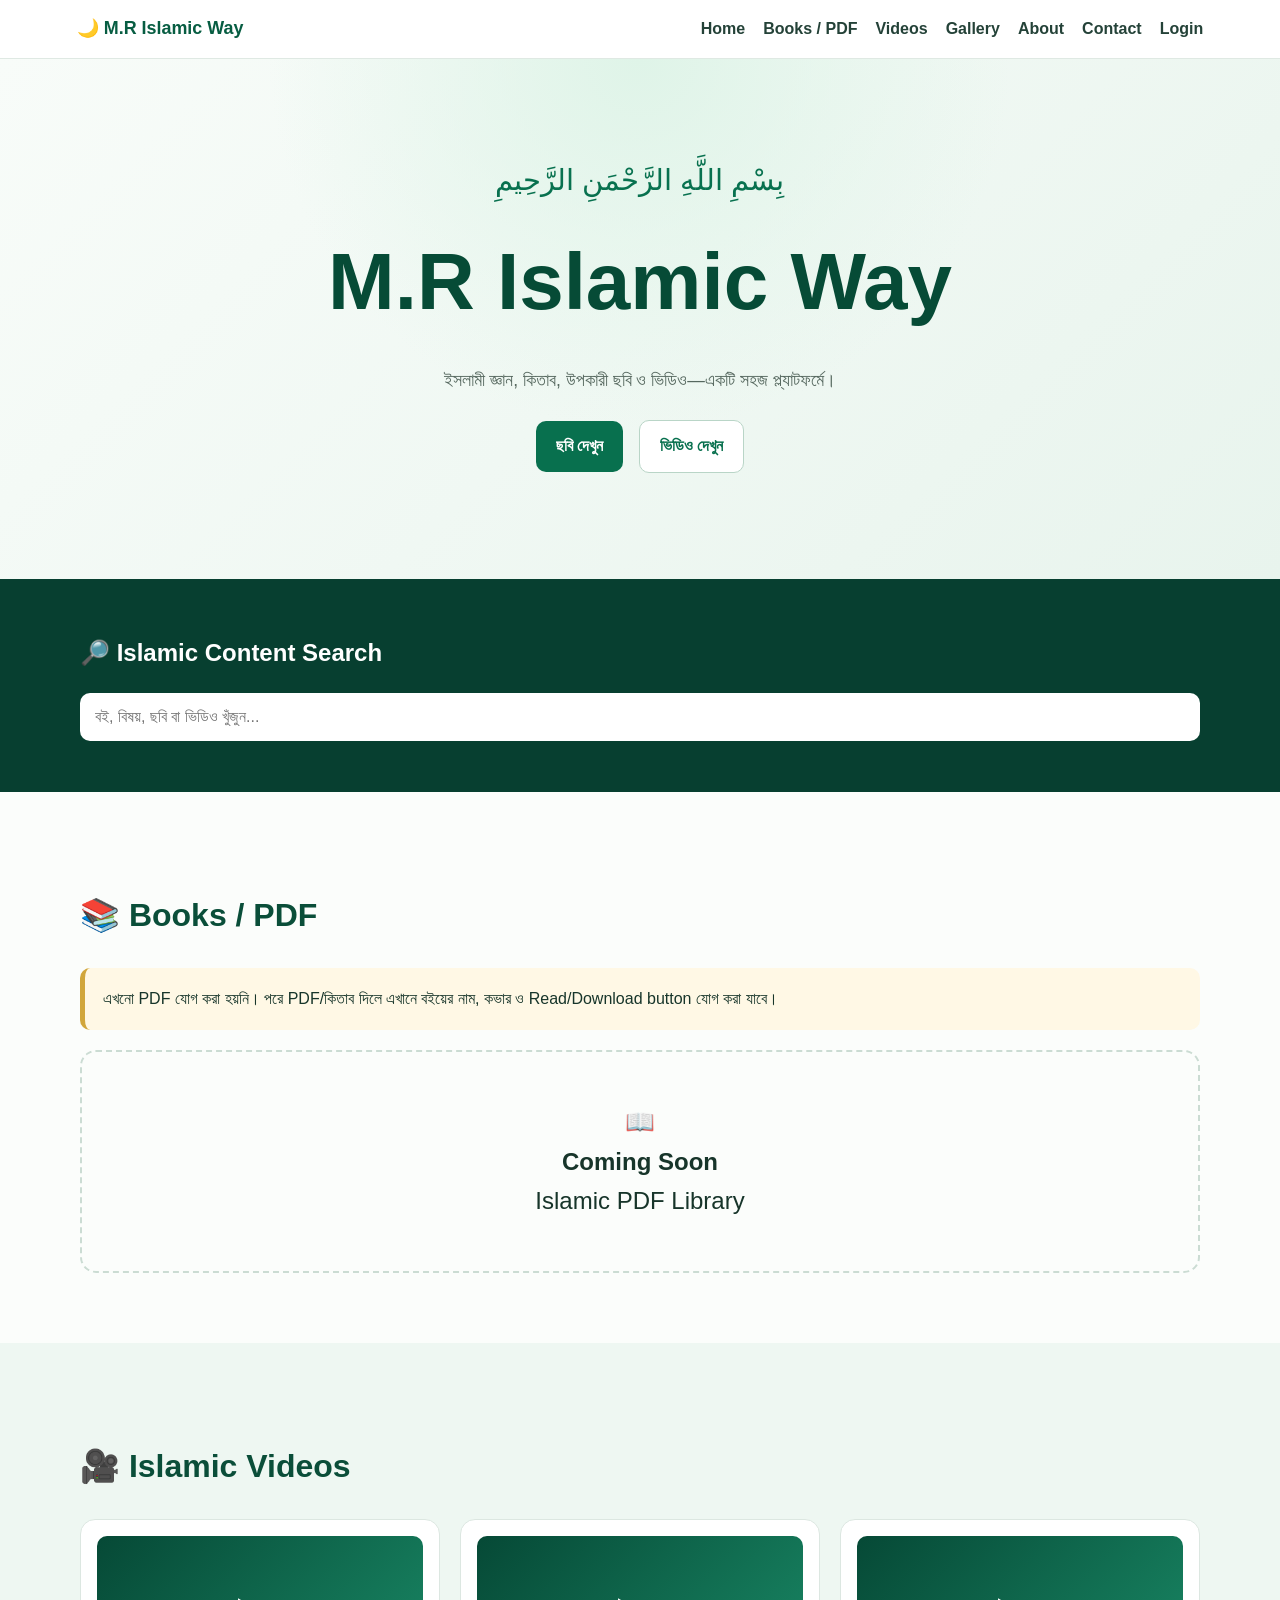
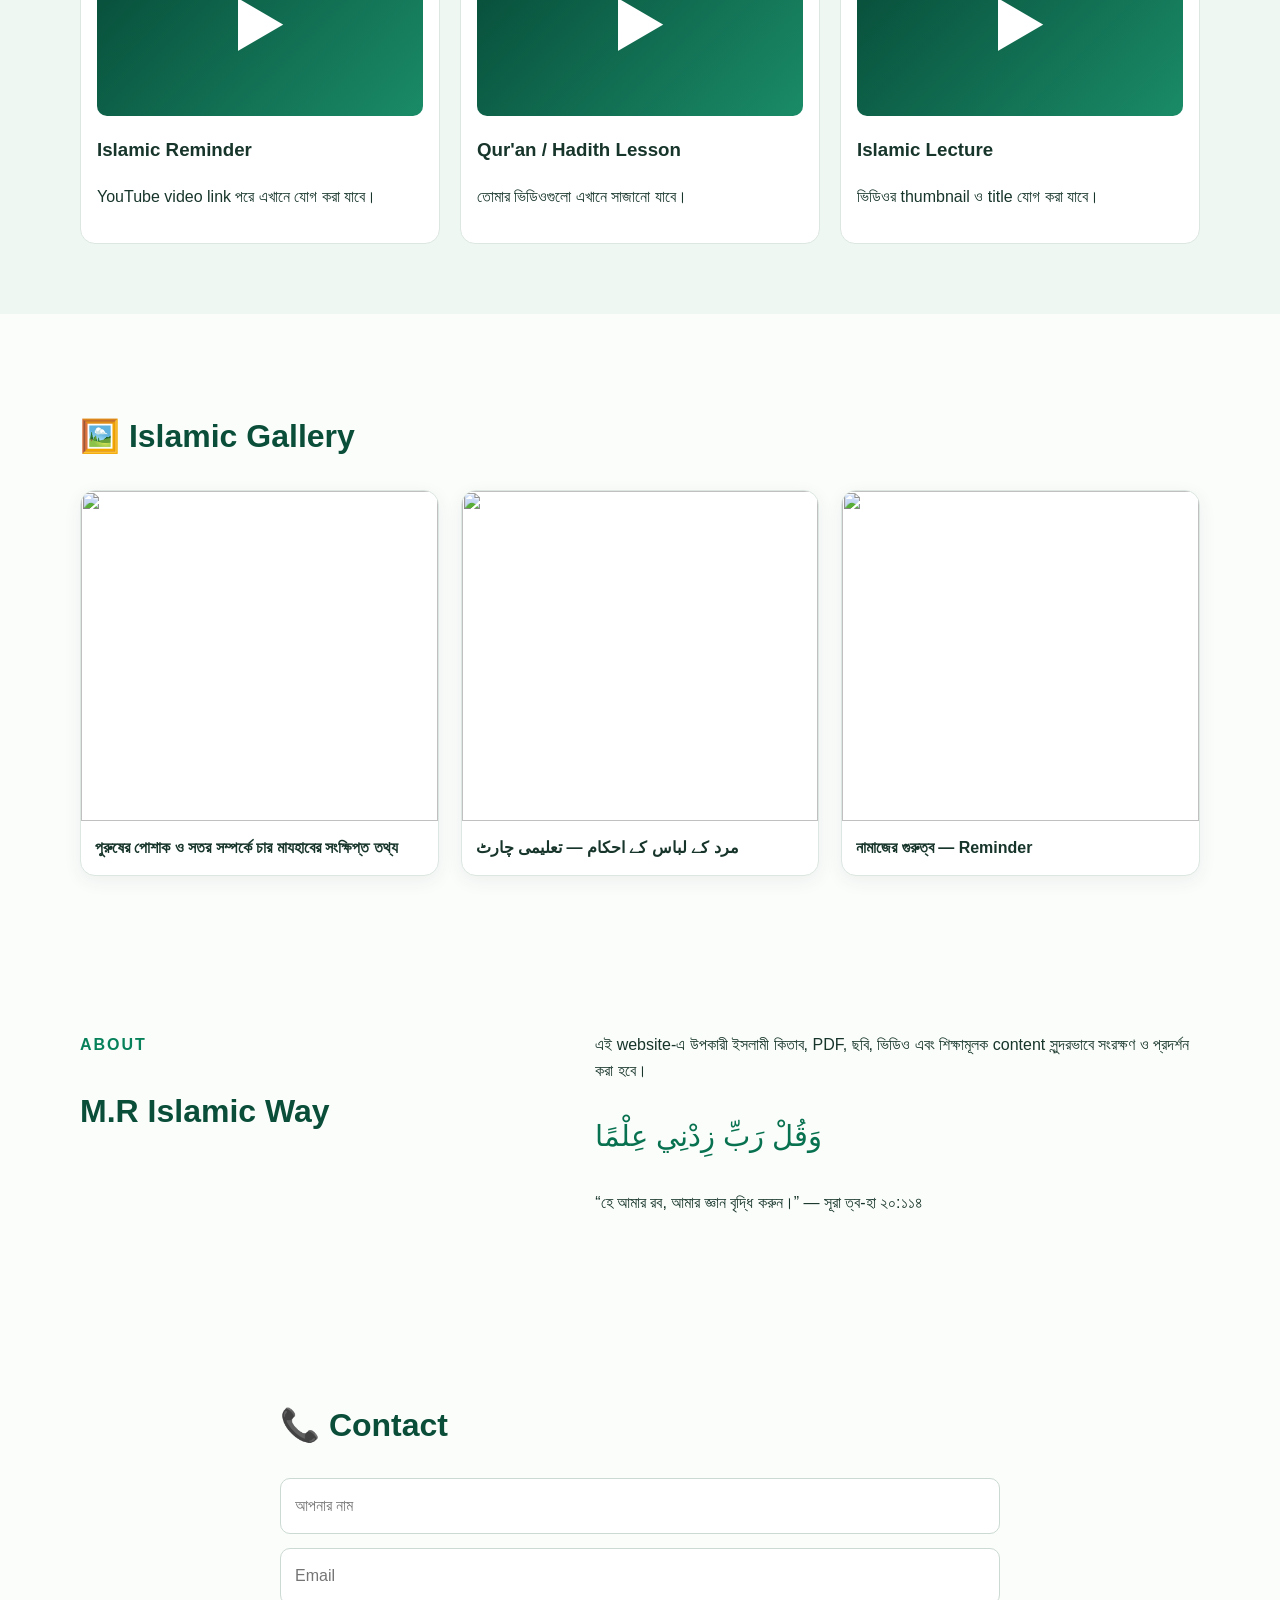
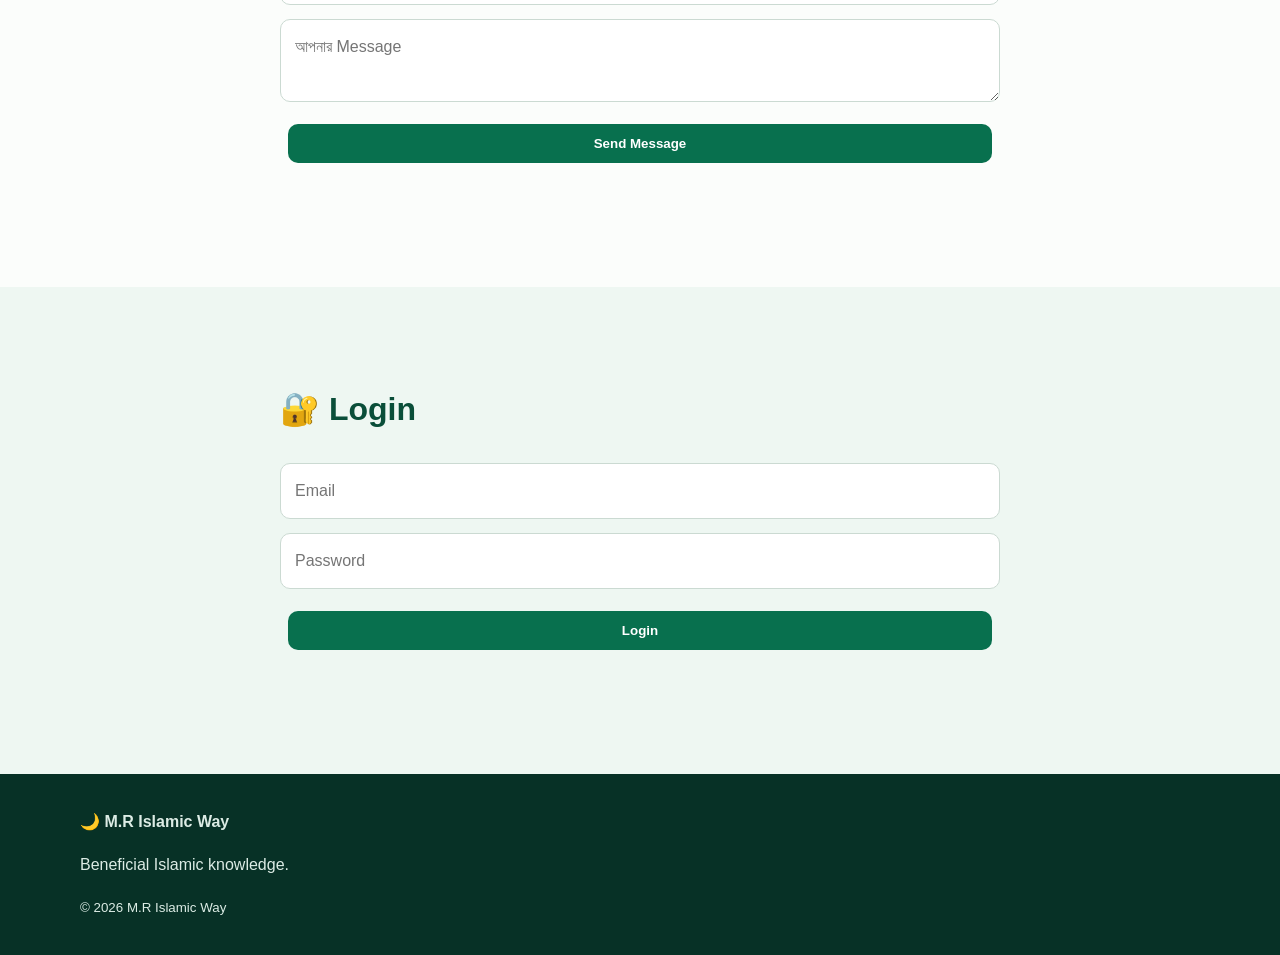
==== index.html @ 9147167c "Add files via upload" ====
<!DOCTYPE html>
<html lang="bn">
<head>
<meta charset="UTF-8">
<meta name="viewport" content="width=device-width, initial-scale=1.0">
<title>M.R Islamic Way</title>
<link rel="stylesheet" href="style.css">
</head>
<body>
<header>
  <a class="brand" href="#home">🌙 <span>M.R Islamic Way</span></a>
  <button class="menu" onclick="document.querySelector('nav').classList.toggle('show')">☰</button>
  <nav>
    <a href="#home">Home</a><a href="#books">Books / PDF</a><a href="#videos">Videos</a>
    <a href="#gallery">Gallery</a><a href="#about">About</a><a href="#contact">Contact</a><a href="#login">Login</a>
  </nav>
</header>

<section id="home" class="hero">
  <div>
    <div class="arabic">بِسْمِ اللَّهِ الرَّحْمَنِ الرَّحِيمِ</div>
    <h1>M.R Islamic Way</h1>
    <p>ইসলামী জ্ঞান, কিতাব, উপকারী ছবি ও ভিডিও—একটি সহজ প্ল্যাটফর্মে।</p>
    <div><a class="btn" href="#gallery">ছবি দেখুন</a><a class="btn light" href="#videos">ভিডিও দেখুন</a></div>
  </div>
</section>

<section class="search"><div class="wrap">
<h2>🔎 Islamic Content Search</h2>
<input id="q" oninput="search()" placeholder="বই, বিষয়, ছবি বা ভিডিও খুঁজুন...">
<p id="count"></p>
</div></section>

<section id="books" class="section"><div class="wrap">
<h2>📚 Books / PDF</h2>
<div class="notice">এখনো PDF যোগ করা হয়নি। পরে PDF/কিতাব দিলে এখানে বইয়ের নাম, কভার ও Read/Download button যোগ করা যাবে।</div>
<div class="empty">📖<br><b>Coming Soon</b><br>Islamic PDF Library</div>
</div></section>

<section id="videos" class="section alt"><div class="wrap">
<h2>🎥 Islamic Videos</h2>
<div class="cards">
<article class="card searchable"><div class="video">▶</div><h3>Islamic Reminder</h3><p>YouTube video link পরে এখানে যোগ করা যাবে।</p></article>
<article class="card searchable"><div class="video">▶</div><h3>Qur'an / Hadith Lesson</h3><p>তোমার ভিডিওগুলো এখানে সাজানো যাবে।</p></article>
<article class="card searchable"><div class="video">▶</div><h3>Islamic Lecture</h3><p>ভিডিওর thumbnail ও title যোগ করা যাবে।</p></article>
</div></div></section>

<section id="gallery" class="section"><div class="wrap">
<h2>🖼️ Islamic Gallery</h2>
<div class="gallery">
<figure class="searchable"><img src="images/dress-guide.png"><figcaption>পুরুষের পোশাক ও সতর সম্পর্কে চার মাযহাবের সংক্ষিপ্ত তথ্য</figcaption></figure>
<figure class="searchable"><img src="images/dress-guide-urdu.png"><figcaption>مرد کے لباس کے احکام — تعلیمی چارٹ</figcaption></figure>
<figure class="searchable"><img src="images/namaz-reminder.jpg"><figcaption>নামাজের গুরুত্ব — Reminder</figcaption></figure>
</div></div></section>

<section id="about" class="section about"><div class="wrap grid">
<div><p class="label">ABOUT</p><h2>M.R Islamic Way</h2></div>
<div><p>এই website-এ উপকারী ইসলামী কিতাব, PDF, ছবি, ভিডিও এবং শিক্ষামূলক content সুন্দরভাবে সংরক্ষণ ও প্রদর্শন করা হবে।</p><p class="arabic">وَقُلْ رَبِّ زِدْنِي عِلْمًا</p><p>“হে আমার রব, আমার জ্ঞান বৃদ্ধি করুন।” — সূরা ত্ব-হা ২০:১১৪</p></div>
</div></section>

<section id="contact" class="section"><div class="wrap narrow">
<h2>📞 Contact</h2><form onsubmit="event.preventDefault();document.getElementById('msg').textContent='Message form demo হিসেবে কাজ করছে। Backend যোগ করলে সত্যিকারের message receive করা যাবে.'">
<input required placeholder="আপনার নাম"><input required type="email" placeholder="Email"><textarea required placeholder="আপনার Message"></textarea><button class="btn">Send Message</button><p id="msg"></p>
</form></div></section>

<section id="login" class="section alt"><div class="wrap narrow">
<h2>🔐 Login</h2><form onsubmit="event.preventDefault();document.getElementById('loginmsg').textContent='এটি এখন demo login. Secure backend/database পরে যোগ করতে হবে.'">
<input required type="email" placeholder="Email"><input required type="password" placeholder="Password"><button class="btn">Login</button><p id="loginmsg"></p>
</form></div></section>

<footer><div class="wrap"><b>🌙 M.R Islamic Way</b><p>Beneficial Islamic knowledge.</p><small>© <span id="year"></span> M.R Islamic Way</small></div></footer>
<script src="script.js"></script>
</body></html>
---- style.css ----
*{box-sizing:border-box}html{scroll-behavior:smooth}body{margin:0;font-family:Arial,'Noto Sans Bengali',sans-serif;color:#17352a;background:#fbfdfb;line-height:1.65}header{position:sticky;top:0;z-index:5;background:#fff;border-bottom:1px solid #dfe9e3;padding:14px 6%;display:flex;justify-content:space-between;align-items:center}.brand{color:#075d42;text-decoration:none;font-weight:800;font-size:1.12rem}.menu{display:none;border:0;background:none;font-size:1.5rem}nav{display:flex;gap:18px}nav a{color:#244238;text-decoration:none;font-weight:700}nav a:hover{color:#07815a}.hero{padding:90px 6%;text-align:center;background:radial-gradient(circle at 50% 0,#dff4e8,transparent 45%),linear-gradient(135deg,#f8fcf9,#e8f4ed);min-height:520px;display:grid;place-items:center}.hero h1{font-size:clamp(2.4rem,7vw,5rem);margin:12px 0;color:#064b36}.hero p{font-size:1.1rem;color:#56685f}.arabic{font-size:1.8rem;color:#08714f}.btn{display:inline-block;border:0;border-radius:10px;padding:12px 20px;background:#08704e;color:#fff;text-decoration:none;font-weight:800;margin:8px;cursor:pointer}.btn.light{background:#fff;color:#08704e;border:1px solid #b9d5c7}.wrap{width:min(1120px,88%);margin:auto}.search{background:#073f30;color:white;padding:35px 0}.search input{width:100%;padding:15px;border:0;border-radius:10px;font-size:1rem}.section{padding:70px 0}.alt{background:#eef7f2}.section h2{font-size:2rem;color:#0a4e39}.notice{padding:18px;border-left:5px solid #d1a63b;background:#fff8e5;border-radius:10px}.empty{text-align:center;padding:50px;border:2px dashed #cbdcd3;border-radius:16px;margin-top:20px;font-size:1.5rem}.cards{display:grid;grid-template-columns:repeat(3,1fr);gap:20px}.card{background:#fff;padding:16px;border-radius:15px;border:1px solid #dce7e1}.video{height:180px;border-radius:10px;background:linear-gradient(135deg,#064936,#1a8b67);display:grid;place-items:center;color:#fff;font-size:4rem}.gallery{display:grid;grid-template-columns:repeat(3,1fr);gap:22px}.gallery figure{margin:0;background:#fff;border:1px solid #dce7e1;border-radius:15px;overflow:hidden;box-shadow:0 5px 18px #163d2a12}.gallery img{width:100%;height:330px;object-fit:cover;display:block}.gallery figcaption{padding:14px;font-weight:700}.grid{display:grid;grid-template-columns:1fr 1.3fr;gap:50px}.label{letter-spacing:2px;color:#07815a;font-weight:800}.narrow{max-width:720px}form{display:grid;gap:14px}form input,form textarea{padding:14px;border:1px solid #cbdad2;border-radius:10px;font:inherit}footer{background:#073126;color:#dcece5;padding:35px 0}@media(max-width:760px){.menu{display:block}nav{display:none;position:absolute;top:60px;left:0;right:0;background:#fff;padding:20px 6%;flex-direction:column}nav.show{display:flex}.cards,.gallery,.grid{grid-template-columns:1fr}.gallery img{height:auto}.section{padding:55px 0}}
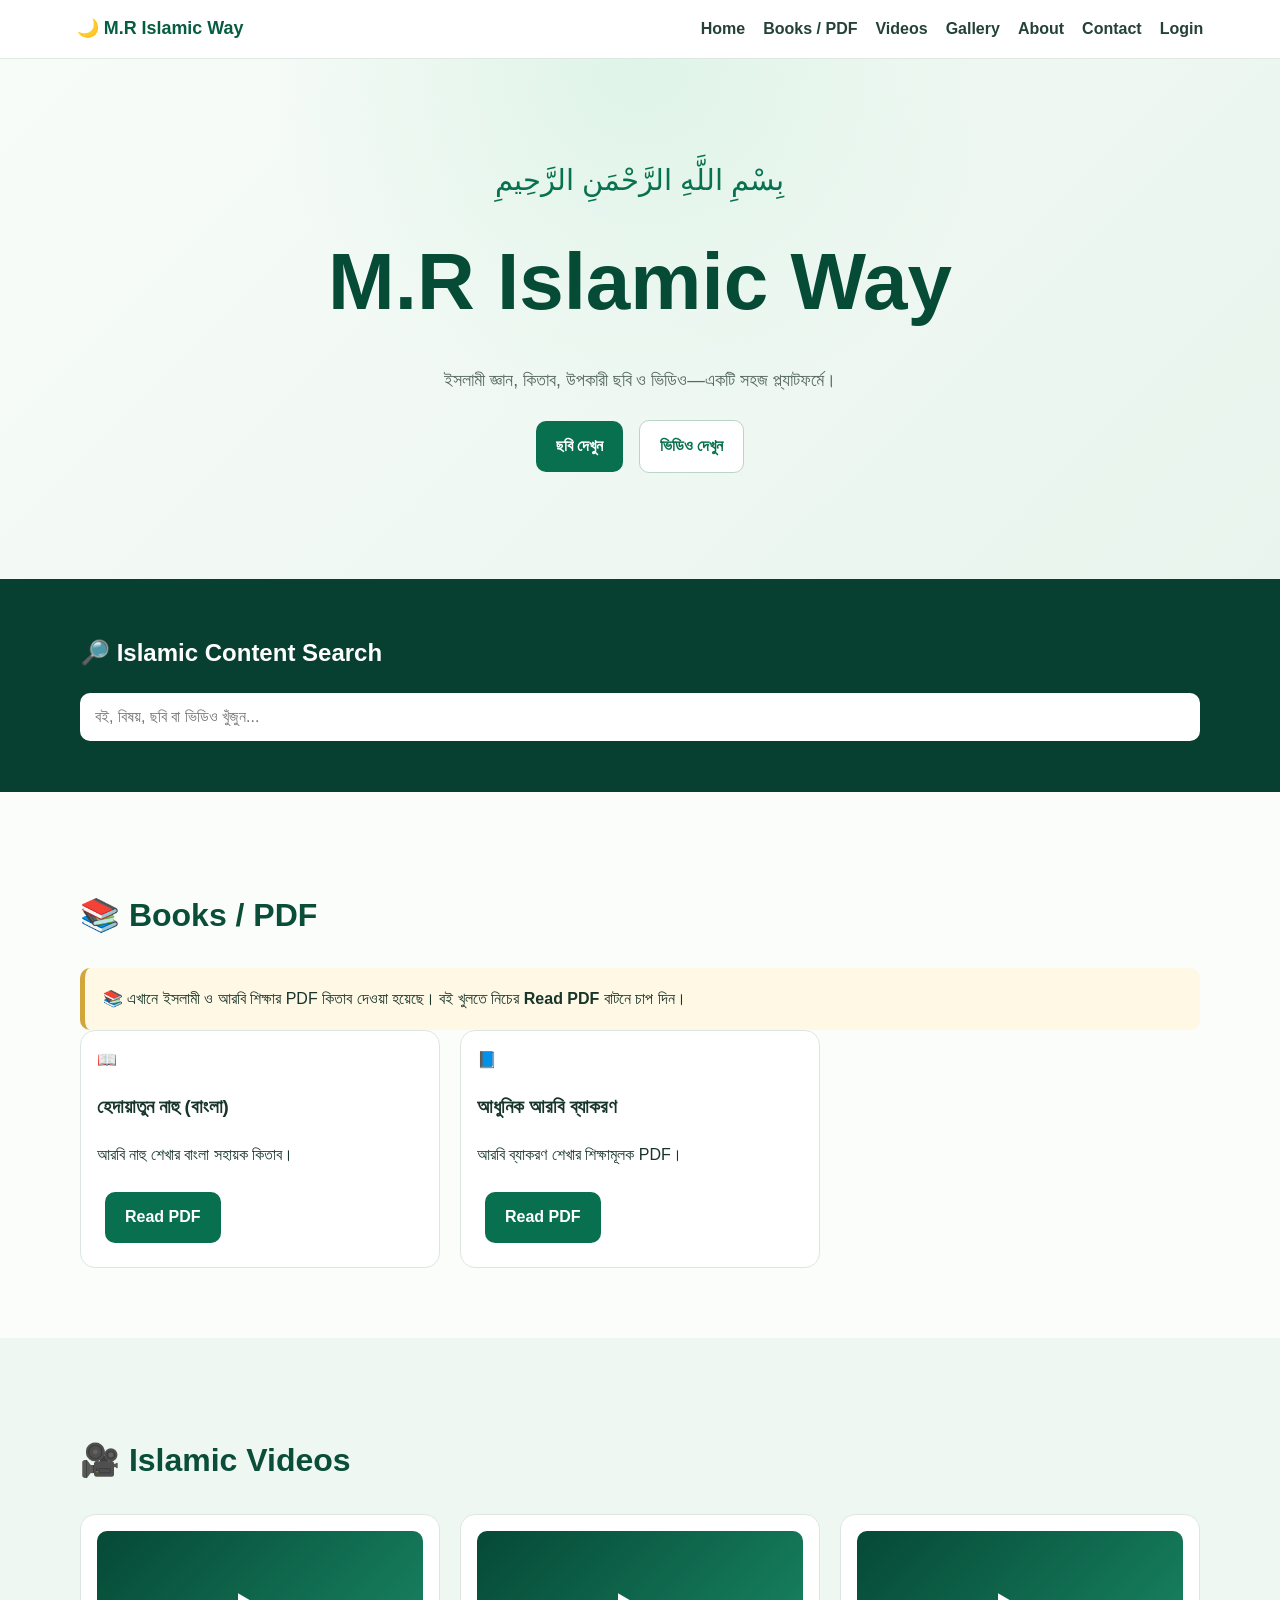
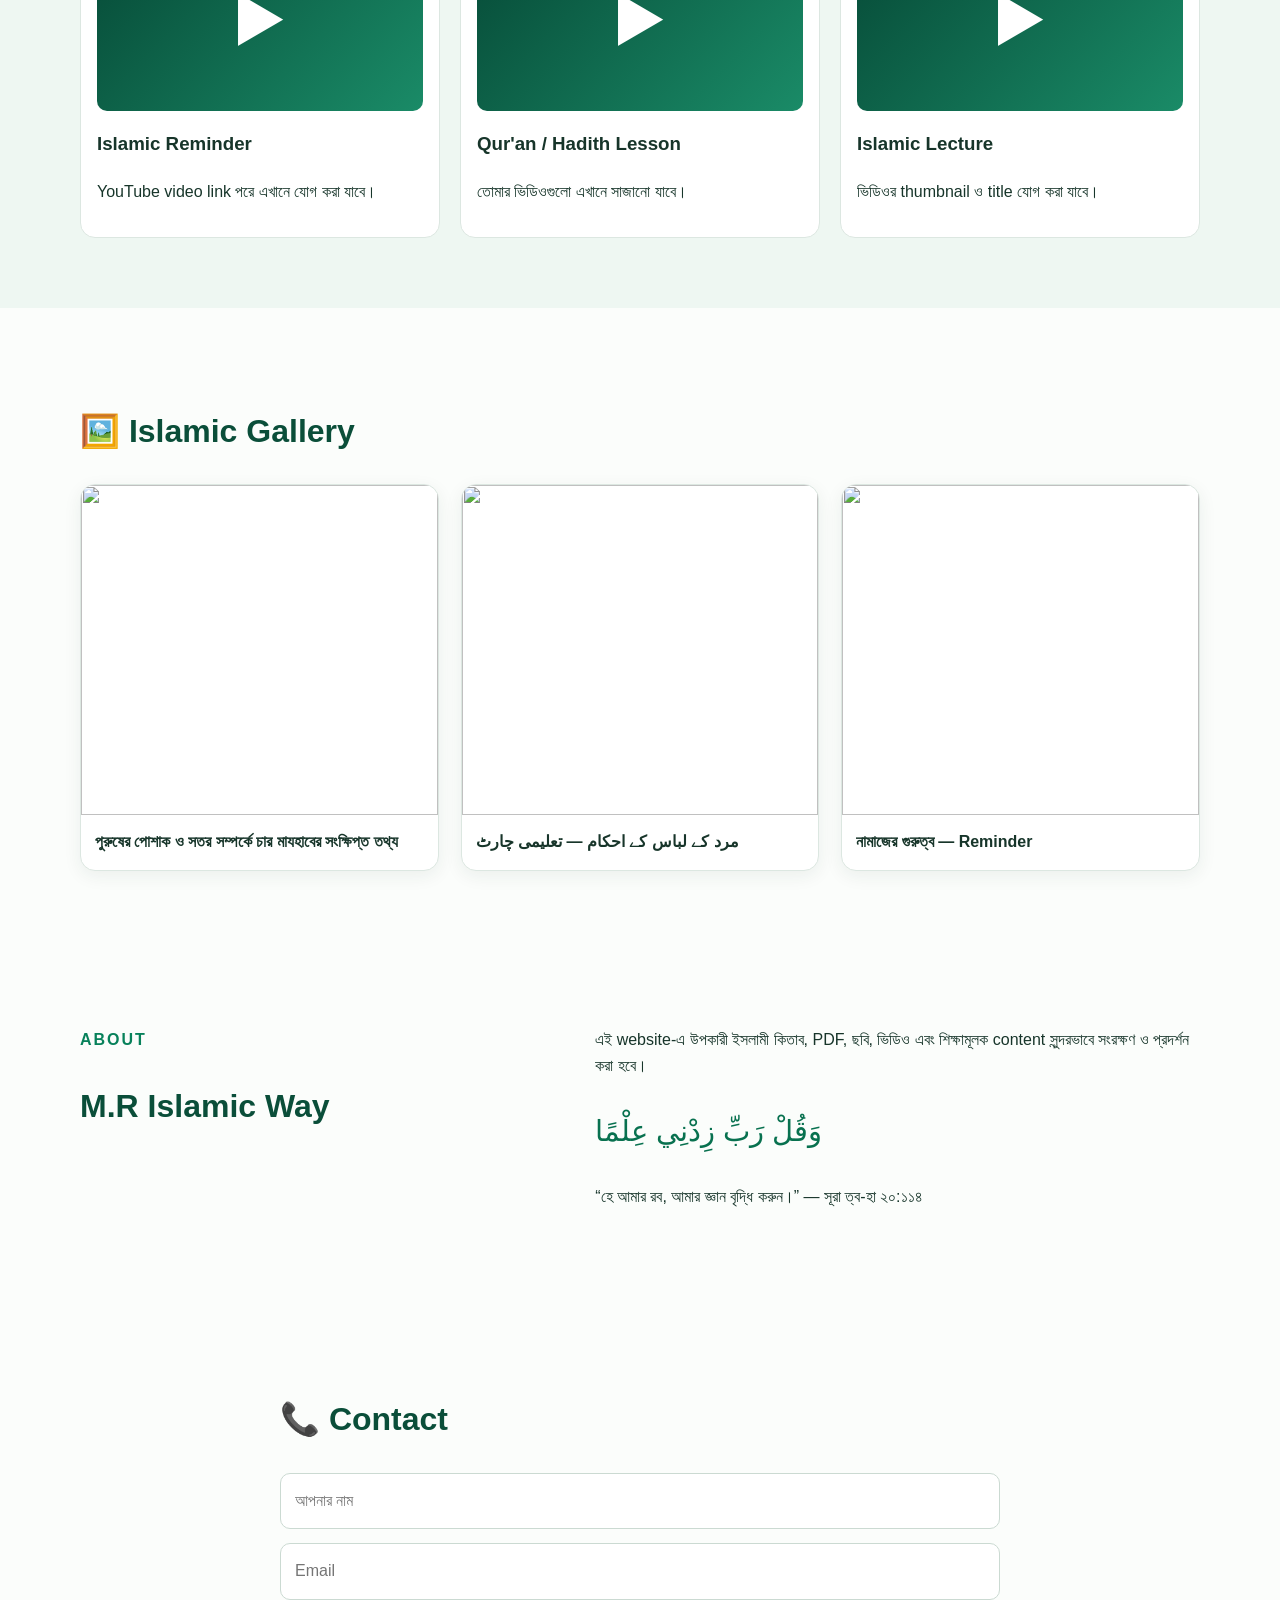
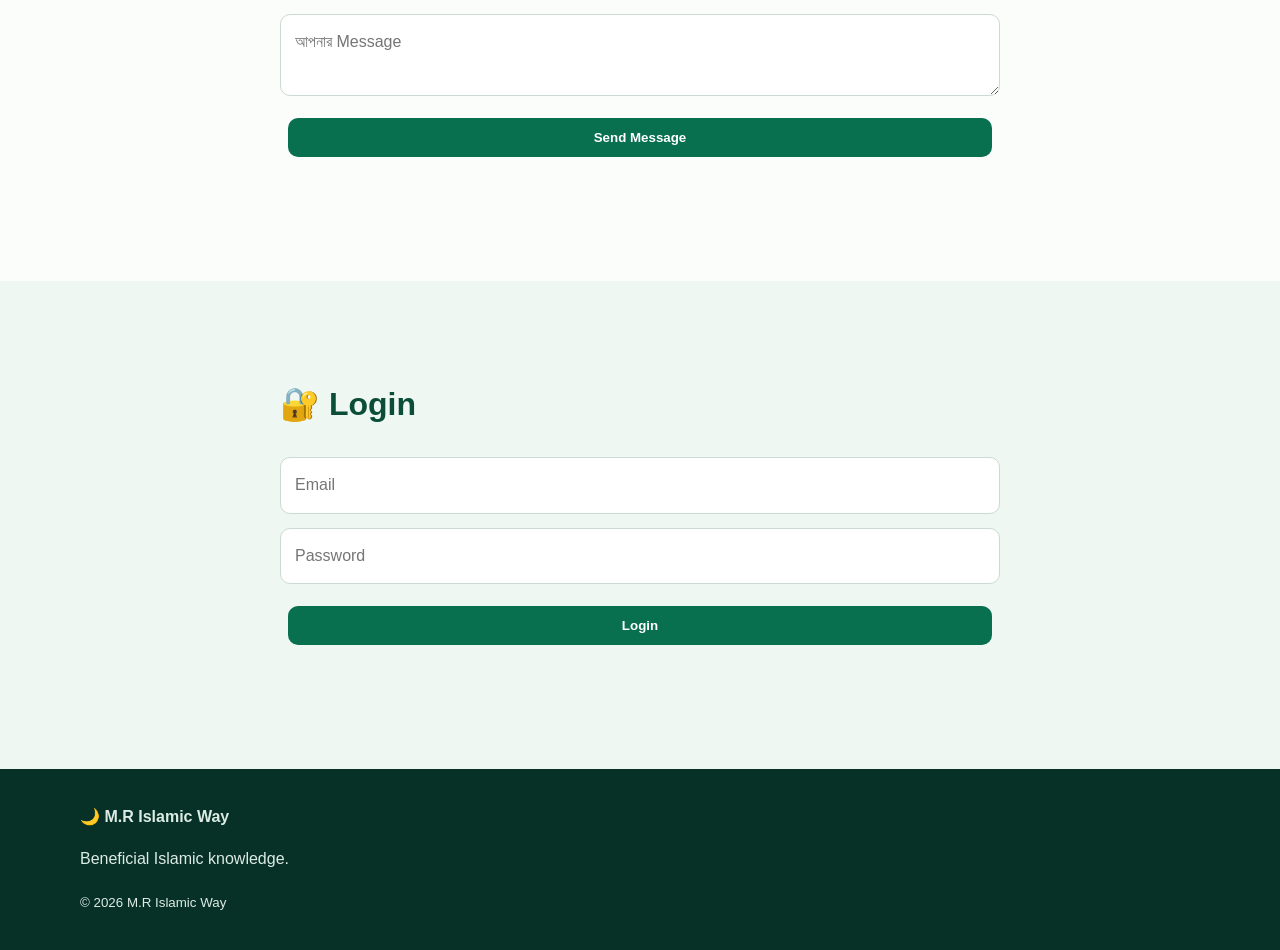
==== commit 9e9fdb26: "Add files via upload" ====
--- a/index.html
+++ b/index.html
@@ -33,8 +33,11 @@
 
 <section id="books" class="section"><div class="wrap">
 <h2>📚 Books / PDF</h2>
-<div class="notice">এখনো PDF যোগ করা হয়নি। পরে PDF/কিতাব দিলে এখানে বইয়ের নাম, কভার ও Read/Download button যোগ করা যাবে।</div>
-<div class="empty">📖<br><b>Coming Soon</b><br>Islamic PDF Library</div>
+<div class="notice">📚 এখানে ইসলামী ও আরবি শিক্ষার PDF কিতাব দেওয়া হয়েছে। বই খুলতে নিচের <b>Read PDF</b> বাটনে চাপ দিন।</div>
+<div class="cards">
+<article class="card searchable"><div class="book-icon">📖</div><h3>হেদায়াতুন নাহু (বাংলা)</h3><p>আরবি নাহু শেখার বাংলা সহায়ক কিতাব।</p><a class="btn" href="hedayatun-nahu-bangla.pdf" target="_blank" rel="noopener">Read PDF</a></article>
+<article class="card searchable"><div class="book-icon">📘</div><h3>আধুনিক আরবি ব্যাকরণ</h3><p>আরবি ব্যাকরণ শেখার শিক্ষামূলক PDF।</p><a class="btn" href="adhunik-arbi-bakaron.pdf" target="_blank" rel="noopener">Read PDF</a></article>
+</div>
 </div></section>
 
 <section id="videos" class="section alt"><div class="wrap">
